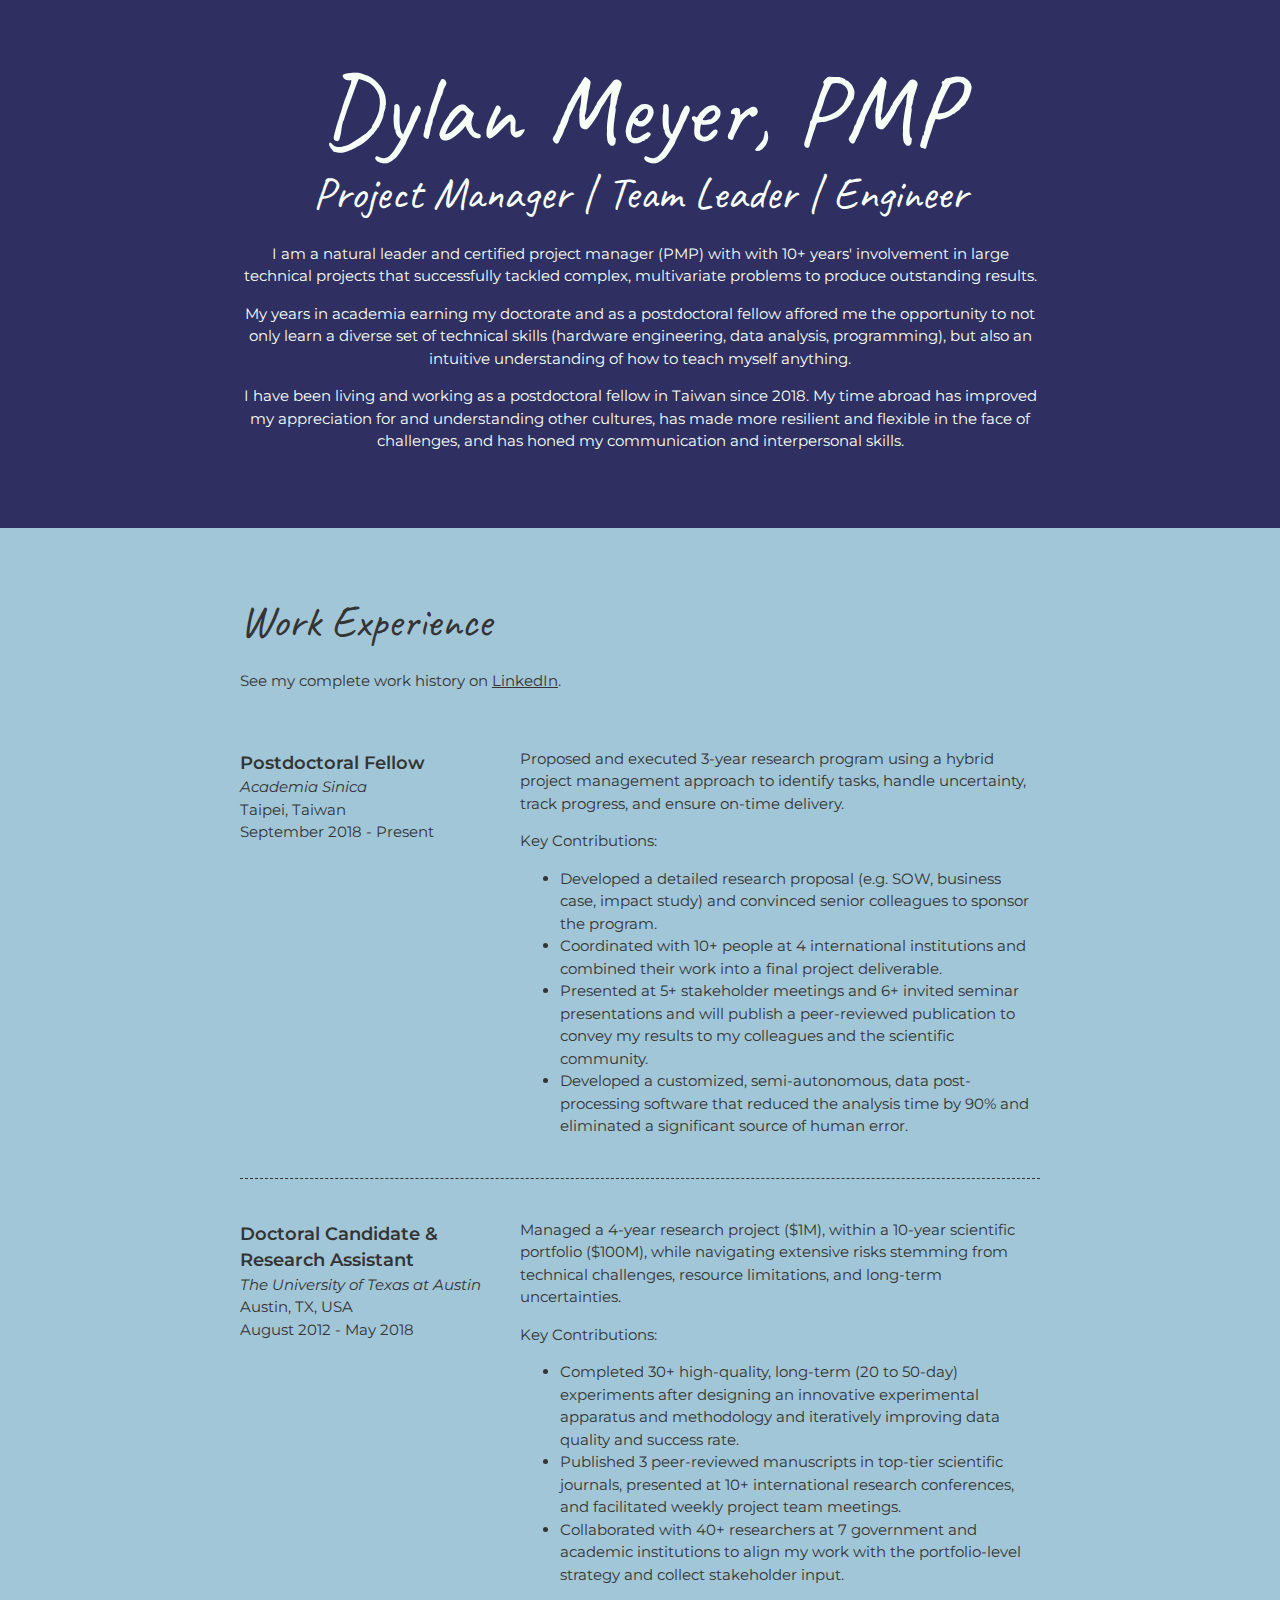
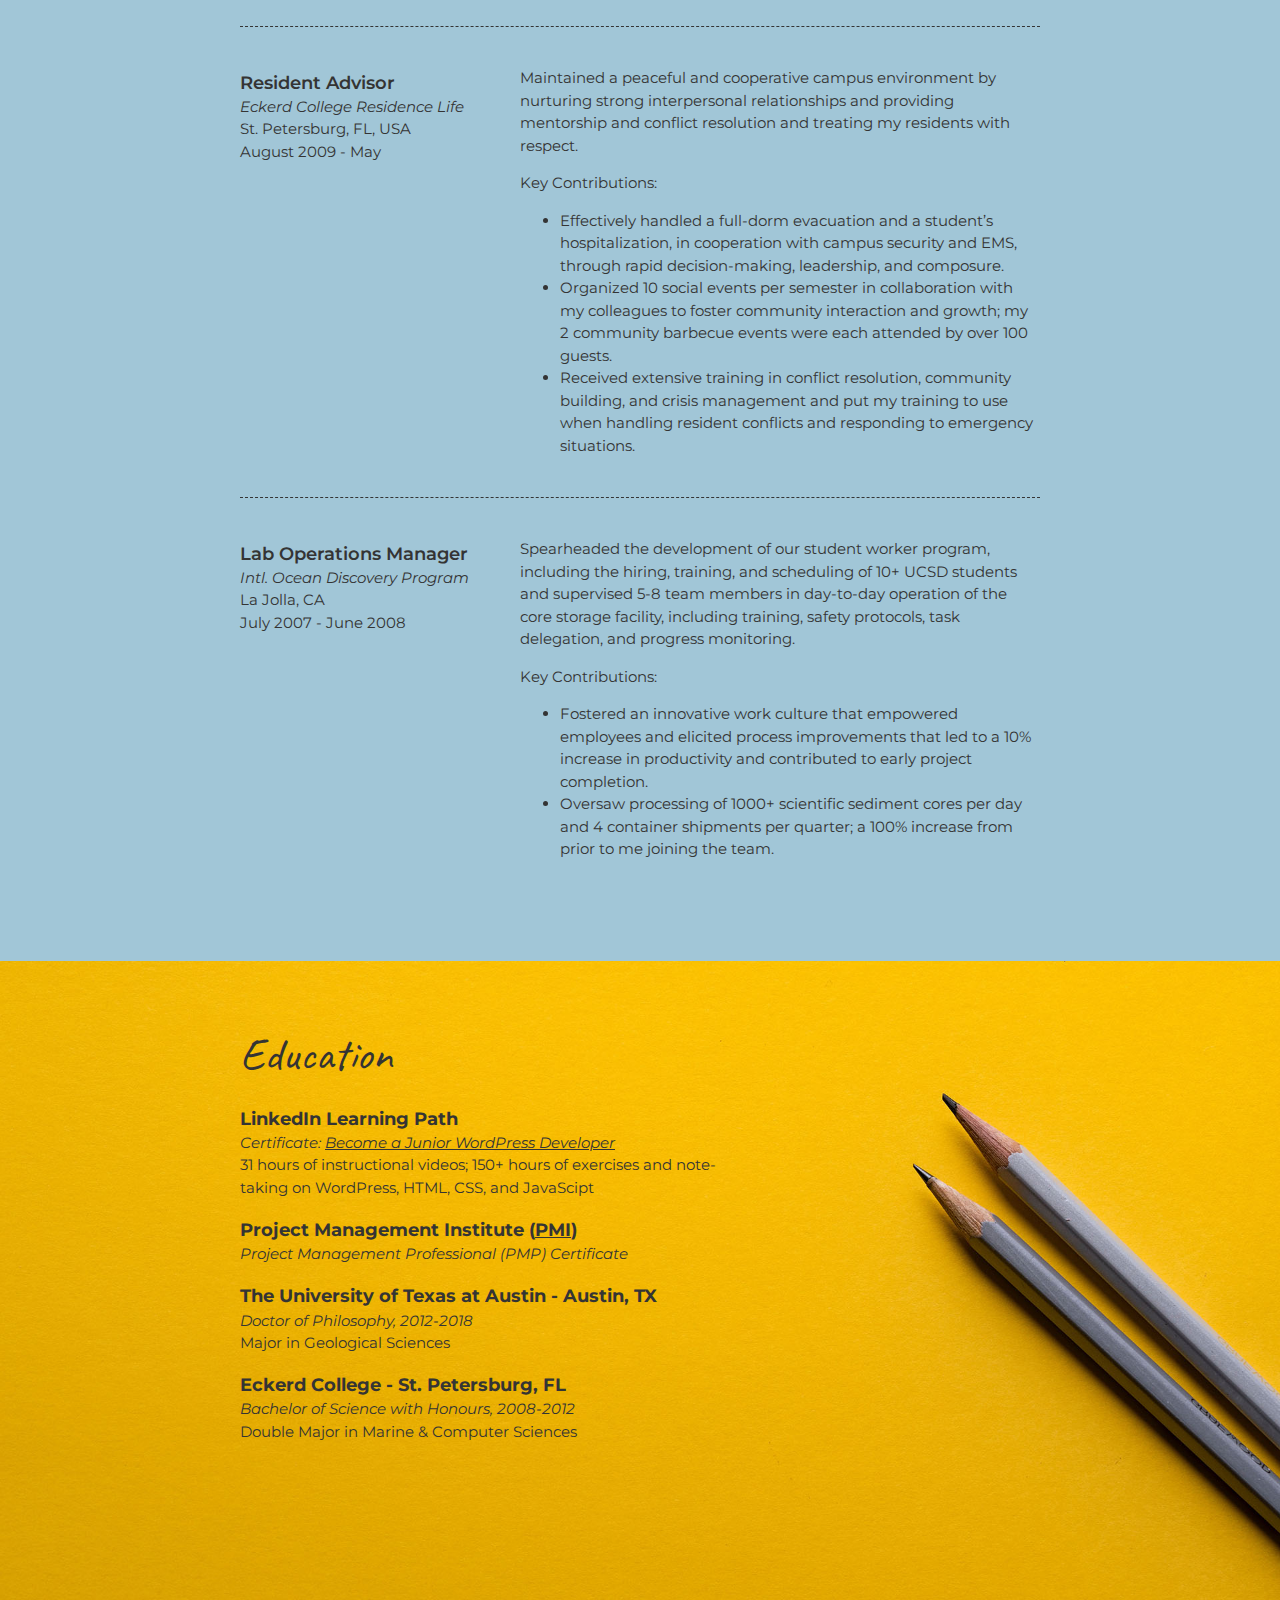
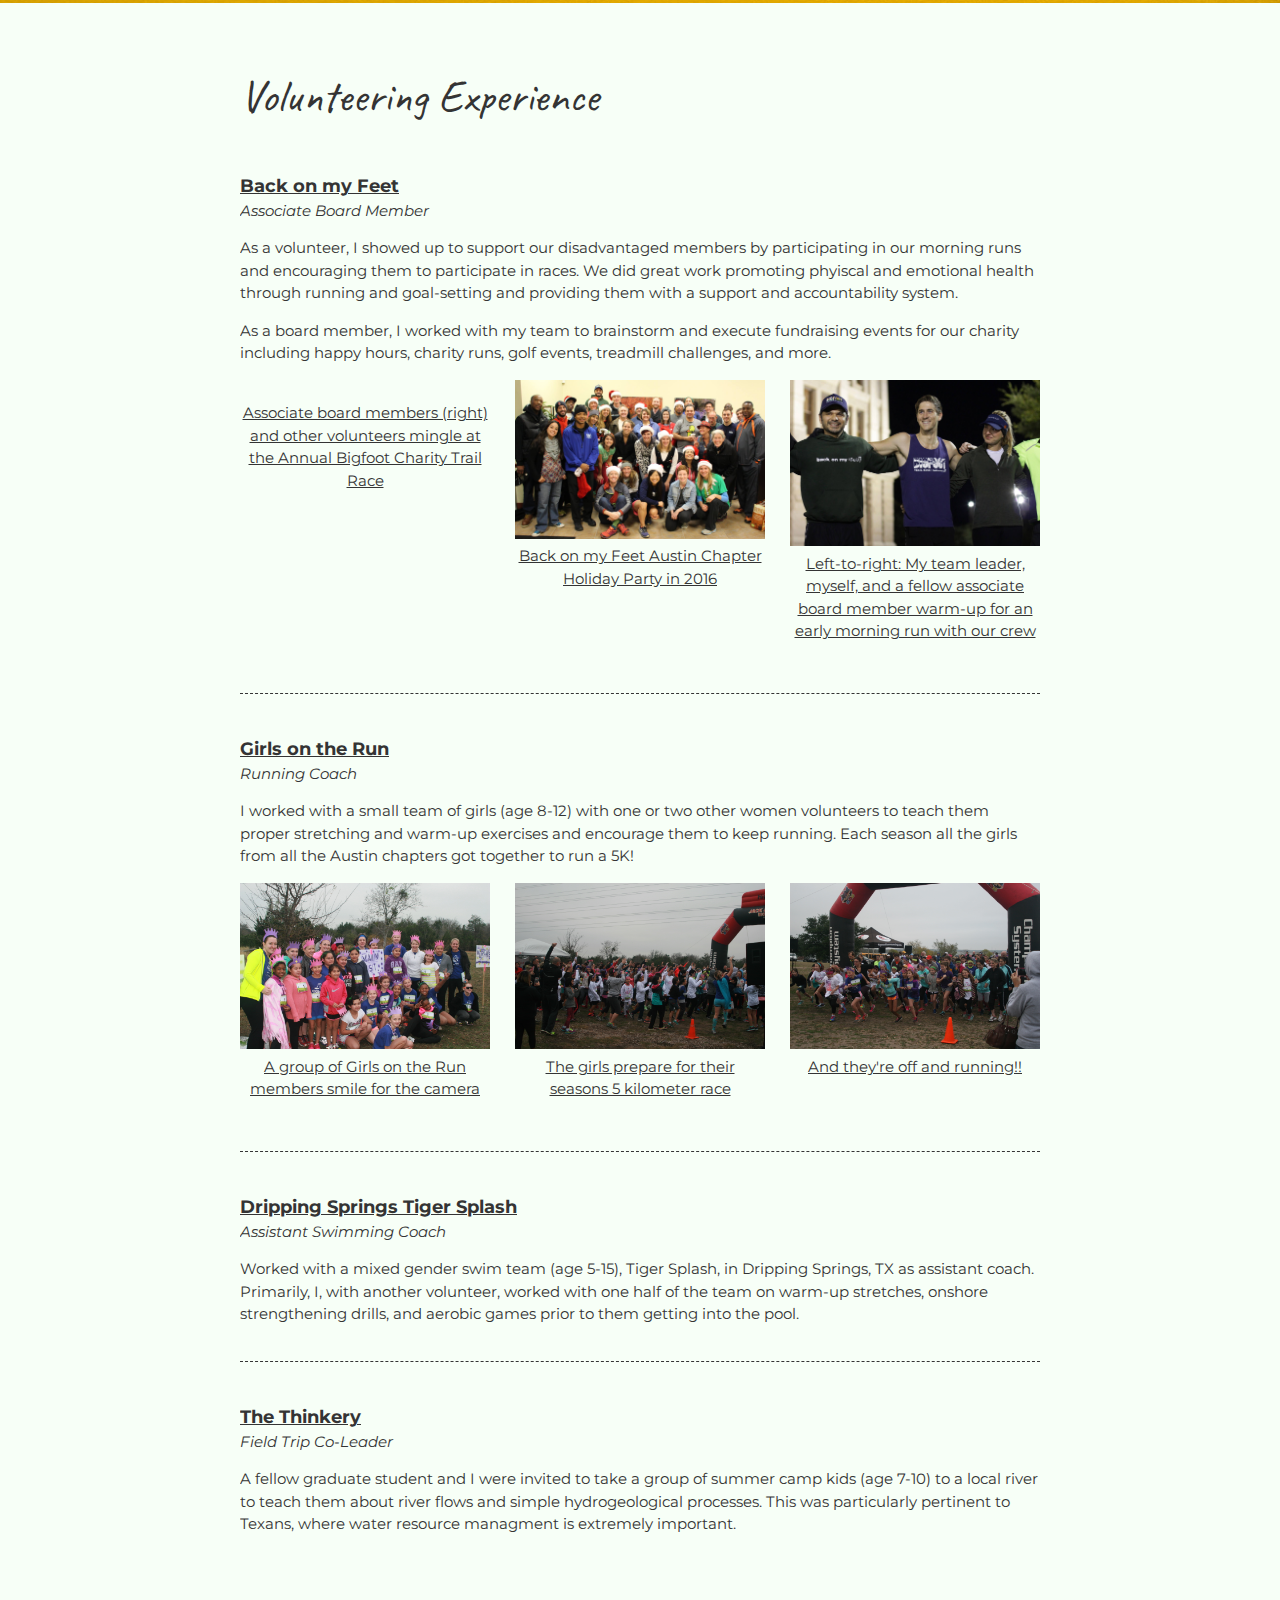
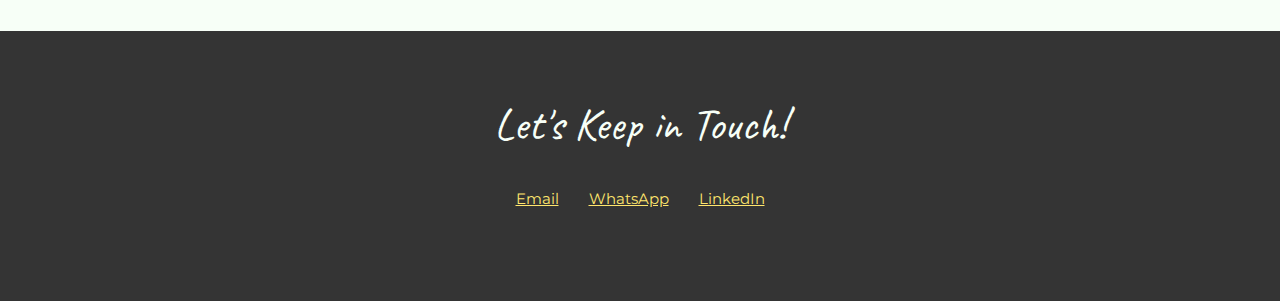
==== resume/index.html @ 048ba5e4 "Initial Commit (transferred from hello-automattic repo)." ====
<!DOCTYPE html>
<html lang="en">
  <head>
    <meta charset="UTF-8">
    <meta name="viewport" content="width=device-width, initial-scale=1.0">
    <title>Dylan Meyer - Project Manager | Team Leader | Engineer</title>
    <link rel="preconnect" href="https://fonts.gstatic.com">
    <link href="https://fonts.googleapis.com/css2?family=Caveat:wght@400;600&family=Montserrat:wght@400;600&display=swap" rel="stylesheet">
    <link rel="stylesheet" href="style.css">
  </head>
  <body>
    <main>
      <!-- ***********************  ABOUT / PROFILE  *********************** -->
      <header>
        <div class="content-wrap">
          <h1>Dylan Meyer, PMP</h1>
          <h2>Project Manager | Team Leader | Engineer</h2>
          <p>
            I am a natural leader and certified project manager (PMP) with with 10+ years' involvement in large technical projects that 
            successfully tackled complex, multivariate problems to produce outstanding results.
          </p>
          <p>
            My years in academia earning my doctorate and as a postdoctoral fellow affored me the opportunity to not only learn a diverse 
            set of technical skills (hardware engineering, data analysis, programming), but also an intuitive understanding of how to teach
            myself anything.
          </p>
          <p>
            I have been living and working as a postdoctoral fellow in Taiwan since 2018. My time abroad has improved my appreciation for
            and understanding other cultures, has made more resilient and flexible in the face of challenges, and has honed my communication
            and interpersonal skills. 
          </p>
        </div>
      </header>

      <!-- ***********************  WORK EXPERIENCE  *********************** -->
      <section class="work-experience">
        <div class="content-wrap item-details divider">
          <h2>Work Experience</h2>
          <p>See my complete work history on <a href="https://www.linkedin.com/in/dylan-w-meyer/">LinkedIn</a>.</p>

          <!-- Job 1 -->
          <section class="job-item">
            <div class="job-details">
              <h3>Postdoctoral Fellow</h3>
              <p>Academia Sinica</p>
              <p>Taipei, Taiwan</p>
              <p>September 2018 - Present</p>
            </div>

            <div class="job-summary">
              <p>
                Proposed and executed 3-year research program using a hybrid project management approach to identify tasks, handle uncertainty, 
                track progress, and ensure on-time delivery.
              </p>
              <p>
                Key Contributions:
              </p>
              <ul>
                <li>
                  Developed a detailed research proposal (e.g. SOW, business case, impact study) and convinced senior colleagues to sponsor the 
                  program.
                </li>
                <li>
                  Coordinated with 10+ people at 4 international institutions and combined their work into a final project deliverable.
                </li>
                <li>
                  Presented at 5+ stakeholder meetings and 6+ invited seminar presentations and will publish a peer-reviewed publication to convey 
                  my results to my colleagues and the scientific community.
                </li>
                <li>Developed a customized, semi-autonomous, data post-processing software that reduced the analysis time by 90% and eliminated a 
                  significant source of human error.
                </li>
              </ul>

            </div>
          </section>

          <!-- Job 2 -->
          <section class="job-item">
            <div class="job-details">
              <h3>Doctoral Candidate & Research Assistant</h3>
              <p>The University of Texas at Austin</p>
              <p>Austin, TX, USA</p>
              <p>August 2012 - May 2018</p>
            </div>

            <div class="job-summary">
              <p>
                Managed a 4-year research project ($1M), within a 10-year scientific portfolio ($100M), while navigating extensive risks stemming 
                from technical challenges, resource limitations, and long-term uncertainties.
              </p>
              <p>
                Key Contributions:
              </p>
              <ul>
                <li>
                  Completed 30+ high-quality, long-term (20 to 50-day) experiments after designing an innovative experimental apparatus and 
                  methodology and iteratively improving data quality and success rate.
                </li>
                <li>
                  Published 3 peer-reviewed manuscripts in top-tier scientific journals, presented at 10+ international research conferences, and 
                  facilitated weekly project team meetings.
                </li>
                <li>
                  Collaborated with 40+ researchers at 7 government and academic institutions to align my work with the portfolio-level strategy and 
                  collect stakeholder input.
                </li>
              </ul>
            </div>
          </section>

          <!-- Job 3 -->
          <section class="job-item">
            <div class="job-details">
              <h3>Resident Advisor</h3>
              <p>Eckerd College Residence Life</p>
              <p>St. Petersburg, FL, USA</p>
              <p>August 2009 - May</p>
            </div>

            <div class="job-summary">
              <p>
                Maintained a peaceful and cooperative campus environment by nurturing strong interpersonal relationships and providing mentorship and 
                conflict resolution and treating my residents with respect.
              </p>
              <p>
                Key Contributions:
              </p>
              <ul>
                <li>
                  Effectively handled a full-dorm evacuation and a student’s hospitalization, in cooperation with campus security and EMS, 
                  through rapid decision-making, leadership, and composure.
                </li>
                <li>
                  Organized 10 social events per semester in collaboration with my colleagues to foster community interaction and growth; my 2 
                  community barbecue events were each attended by over 100 guests.
                </li>
                <li>
                  Received extensive training in conflict resolution, community building, and crisis management and put my training to use when 
                  handling resident conflicts and responding to emergency situations.
                </li>
              </ul>
            </div>
          </section>

          <!-- Job 4 -->
          <section class="job-item">
            <div class="job-details">
              <h3>Lab Operations Manager</h3>
              <p>Intl. Ocean Discovery Program</p>
              <p>La Jolla, CA</p>
              <p>July 2007 - June 2008</p>
            </div>

            <div class="job-summary">
              <p>
                Spearheaded the development of our student worker program, including the hiring, training, and scheduling of 10+ UCSD students 
                and supervised 5-8 team members in day-to-day operation of the core storage facility, including training, safety protocols, task 
                delegation, and progress monitoring.
              </p>
              <p>
                Key Contributions:
              </p>
              <ul>
                <li>
                  Fostered an innovative work culture that empowered employees and elicited process improvements that led to a 10% increase in 
                  productivity and contributed to early project completion.
                </li>
                <li>
                  Oversaw processing of 1000+ scientific sediment cores per day and 4 container shipments per quarter; a 100% increase from prior to 
                  me joining the team.
                </li>
              </ul>
            </div>
          </section>
        </div>
      </section>

      <!-- ******************  EDUCATION & CERTIFICATIONS ****************** -->
      <section class="education">
        <div class="content-wrap item-details">
          <h2>Education</h2>

          <section>
            <h3>LinkedIn Learning Path</h3>
            <p>Certificate: <a href="https://www.linkedin.com/learning/paths/become-a-junior-wordpress-developer" target="_blank">
              Become a Junior WordPress Developer</a></p>
            <p>31 hours of instructional videos; 150+ hours of exercises and note-taking on WordPress, HTML, CSS, and JavaScipt</p>
          </section>
          
          <section>
            <h3>Project Management Institute (<a href="https://www.pmi.org" target="_blank">PMI</a>)</h3>
            <p>Project Management Professional (PMP) Certificate</p>
            <p></p>
          </section>

          <section>
            <h3>The University of Texas at Austin - Austin, TX</h3>
            <p>Doctor of Philosophy, 2012-2018</p>
            <p>Major in Geological Sciences</p>
          </section>

          <section>
            <h3>Eckerd College - St. Petersburg, FL</h3>
            <p>Bachelor of Science with Honours, 2008-2012</p>
            <p>Double Major in Marine & Computer Sciences</p>
          </section>
        </div>
      </section>

      <!-- ********************  VOLUNTEERING  ********************* -->
      <section class="volunteer">
          <div class="content-wrap divider">
            <h2>Volunteering Experience</h2>
  
            <!-- Project 1 -->
            <section class="volunteer-item">
              <h3><a href="https://backonmyfeet.org/austin/" target="_blank">Back on my Feet</a></h3>
              <p>Associate Board Member</p>
              <p>
                As a volunteer, I showed up to support our disadvantaged members by participating in our morning runs and encouraging them to participate
                in races. We did great work promoting phyiscal and emotional health through running and goal-setting and providing them with a support and 
                accountability system.
              </p>
              <p>
                As a board member, I worked with my team to brainstorm and execute fundraising events for our charity including happy hours, charity
                runs, golf events, treadmill challenges, and more.
              </p>
              <ul class="image-list">
                <li>
                  <a href="images/bomf1.jpg" target="_blank">
                    <img src="images/bomf1.jpg" alt="">
                    <p class="caption">Associate board members (right) and other volunteers mingle at the Annual Bigfoot Charity Trail Race</p>
                  </a>
                </li>
                <li>
                  <a href="images/bomf2.jpeg" target="_blank">
                    <img src="images/bomf2.jpeg" alt="">
                    <p class="caption">Back on my Feet Austin Chapter Holiday Party in 2016</p>
                  </a>
                </li>
                <li>
                  <a href="images/bomf3.jpeg" target="_blank">
                    <img src="images/bomf3.jpeg" alt="">
                    <p class="caption">Left-to-right: My team leader, myself, and a fellow associate board member warm-up for an early morning run with our crew</p>
                  </a>
                </li>
              </ul>
            </section>
  
            <!-- Project 2 -->
            <section class="volunteer-item">
              <h3><a href="https://www.gotraustin.org/" target="_blank">Girls on the Run</a></h3>
              <p>Running Coach</p>
              <p>
                I worked with a small team of girls (age 8-12) with one or two other women volunteers to teach them proper stretching and warm-up exercises and
                encourage them to keep running. Each season all the girls from all the Austin chapters got together to run a 5K!
              </p>
              <ul class="image-list">
                <li>
                  <a href="images/gotr1.jpg" target="_blank">
                    <img src="images/gotr1.jpg" alt="">
                    <p class="caption">A group of Girls on the Run members smile for the camera</p>
                  </a>
                </li>
                <li>
                  <a href="images/gotr2.jpg" target="_blank">
                    <img src="images/gotr2.jpg" alt="">
                    <p class="caption">The girls prepare for their seasons 5 kilometer race</p>
                  </a>
                </li>
                <li>
                  <a href="images/gotr3.jpg" target="_blank">
                    <img src="images/gotr3.jpg" alt="">
                    <p class="caption">And they're off and running!!</p>
                  </a>
                </li>
              </ul>
            </section>
  
            <!-- Project 3 -->
            <section class="volunteer-item">
              <h3><a href="https://tigersplashswim.swimtopia.com/" target="_blank">Dripping Springs Tiger Splash</a></h3>
              <p>Assistant Swimming Coach</p>
              <p>
                Worked with a mixed gender swim team (age 5-15), Tiger Splash, in Dripping Springs, TX as assistant coach. Primarily, I, with 
                another volunteer, worked with one half of the team on warm-up stretches, onshore strengthening drills, and aerobic games prior
                to them getting into the pool.
              </p>
            </section>
            
            <!-- Project 4 -->
            <section class="volunteer-item">
              <h3><a href="https://thinkeryaustin.org/" target="_blank">The Thinkery</a></h3>
              <p> Field Trip Co-Leader</p>
              <p>
                A fellow graduate student and I were invited to take a group of summer camp kids (age 7-10) to a local river to teach them about
                river flows and simple hydrogeological processes. This was particularly pertinent to Texans, where water resource managment is 
                extremely important.
              </p>
            </section>
          </div>
        </section>

      <!-- *****************  CONTACT INFO / SOCIAL MEDIA  ***************** -->
      <footer>
        <div class="content-wrap">
          <h2>Let's Keep in Touch!</h2>

          <!-- Social media and contact links. Add or remove any networks. -->
          <ul class="contact-list">
            <li><a href="mailto:meyerdw3@gmail.com">Email</a></li>
            <li><a href="https://api.whatsapp.com/send?phone=8860905799914" target="_blank">WhatsApp</a></li>
            <li><a href="https://www.linkedin.com/in/dylan-w-meyer/" target="_blank">LinkedIn</a></li>
          </ul>
        </div>
      </footer>
    </main>
  </body>
</html>
---- resume/style.css ----
/*
* COLOR PALETTE
* #F7FFF7 - almost white
* #343434 - dark gray, almost black
* #2F3061 - dark blue
* #FFE66D - yellow
* #A1C6D7 - light blue
*/

/* Global Styles
---------------------------------*/
html {
  box-sizing: border-box;
}

*,
*:before,
*:after {
  box-sizing: inherit;
}

body {
  color: #343434;
  margin: 0;
  padding: 0;
  font-family: "Montserrat", sans-serif;
  font-size: 15px;
  line-height: 1.5;
}

img {
  width: 250px;
}

a {
  color: #343434;
}

/* Keep in mind, the hover pseudo-class has no functionality on touchscreen devices */
a:hover {
  text-decoration: none; /* removes the line from beneath the link */
}

h1 {
  font-size: 100px;
  line-height: 1;
}

h2 {
  font-size: 45px;
}

h1,
h2 {
  margin: 0;
  font-family: "Caveat", cursive;
  font-weight: 400;
}

h3 {
  margin-bottom: 0;
}

.item-details h3 + p {
  font-style: italic;
}
.item-details h3 ~ p {
  margin: 0;
}

.content-wrap {
  max-width: 800px;
  width: 85%;
  margin: 0 auto;
  padding: 60px 0;
}

.divider > section {
  border-bottom: 1px dashed #343434;
  padding: 25px 0;
}

.divider > section:last-of-type {
  border-bottom: none;
}

/* Profile
---------------------------------*/
header {
  background: #2f3061;
  color: #f7fff7;
}

/* Work Experience
---------------------------------*/
.work-experience {
  background: #a1c6d7;
}

.work-experience h3 {
  font-weight: 600;
}

/* Education
---------------------------------*/
.education {
  background-image: url(images/edu-background.jpg);
  background-size: cover;
  background-position: top right;
  padding-bottom: 100px;
}

.education p {
  width: 60%;
}

/* Volunteering
---------------------------------*/
.volunteer {
  background: #f7fff7;
}

.volunteer-item {
  overflow: hidden;
}

.volunteer-item p {
  margin-bottom: 10px;
}

.volunteer-item h3 + p {
  margin: 0;
  font-style: italic;
}

.image-list {
  list-style-type: none;
  padding: 0;
  display: flex;
  flex-wrap: wrap;
  justify-content: space-between;
}

.caption {
  width: 250px;
  margin: 0px;
  text-align: center;
}

/* Contact Info
---------------------------------*/
footer {
  background: #343434;
  color: #f7fff7;
}

.contact-list {
  list-style-type: none;
  padding: 0;
}

.contact-list a {
  padding: 15px;
  display: inline-block;
  color: #ffe66d;
}

/* Responsive Styles
---------------------------------*/
@media screen and (min-width: 890px) {
  .job-item {
    display: grid;
    grid-template-columns: 1fr 2fr;
    column-gap: 20px;
  }

  header,
  footer {
    text-align: center;
  }

  .contact-list {
    display: flex;
    justify-content: center;
  }
}

@media screen and (max-width: 889px) {
  h1 {
    font-size: 75px;
    line-height: 0.9;
    margin-bottom: 20px;
  }

  h2 {
    line-height: 1;
  }

  .contact-list a {
    padding: 5px;
  }

  .image-list {
    flex-direction: column;
    align-items: center;
  }
}
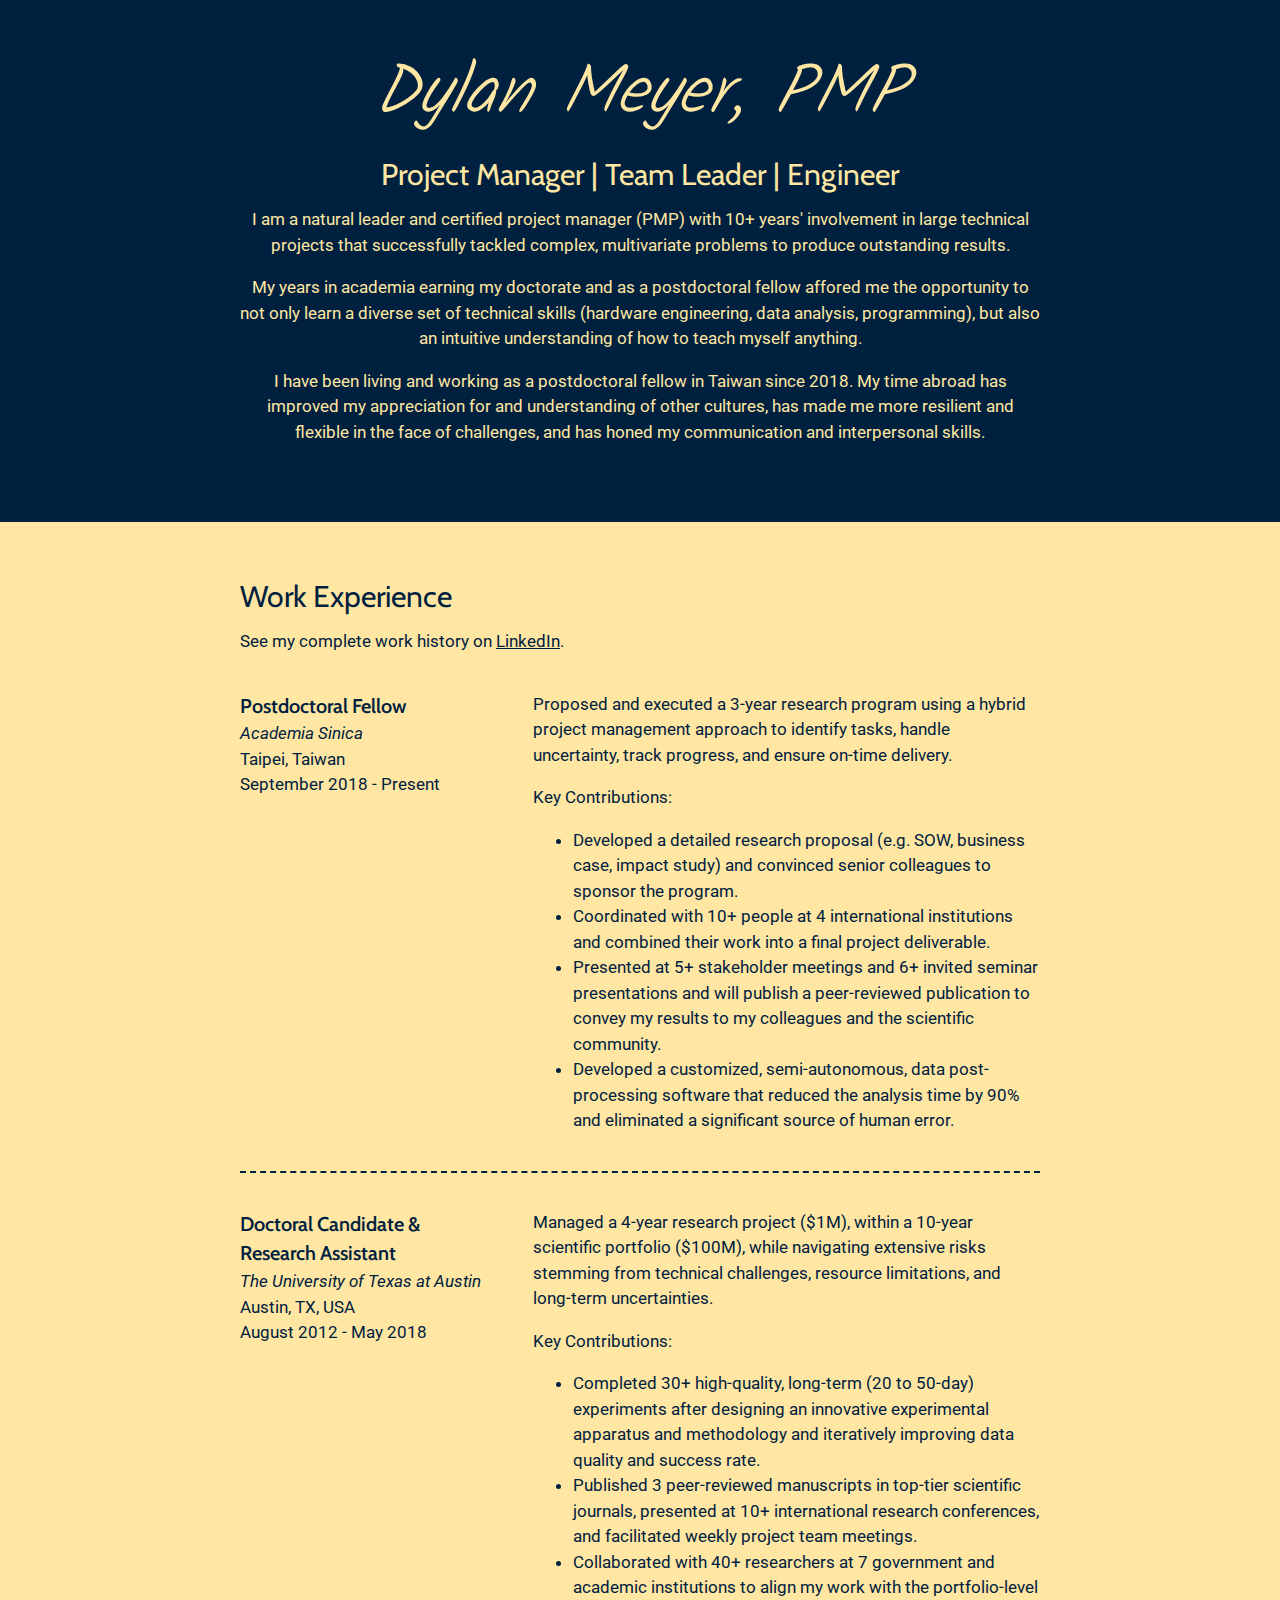
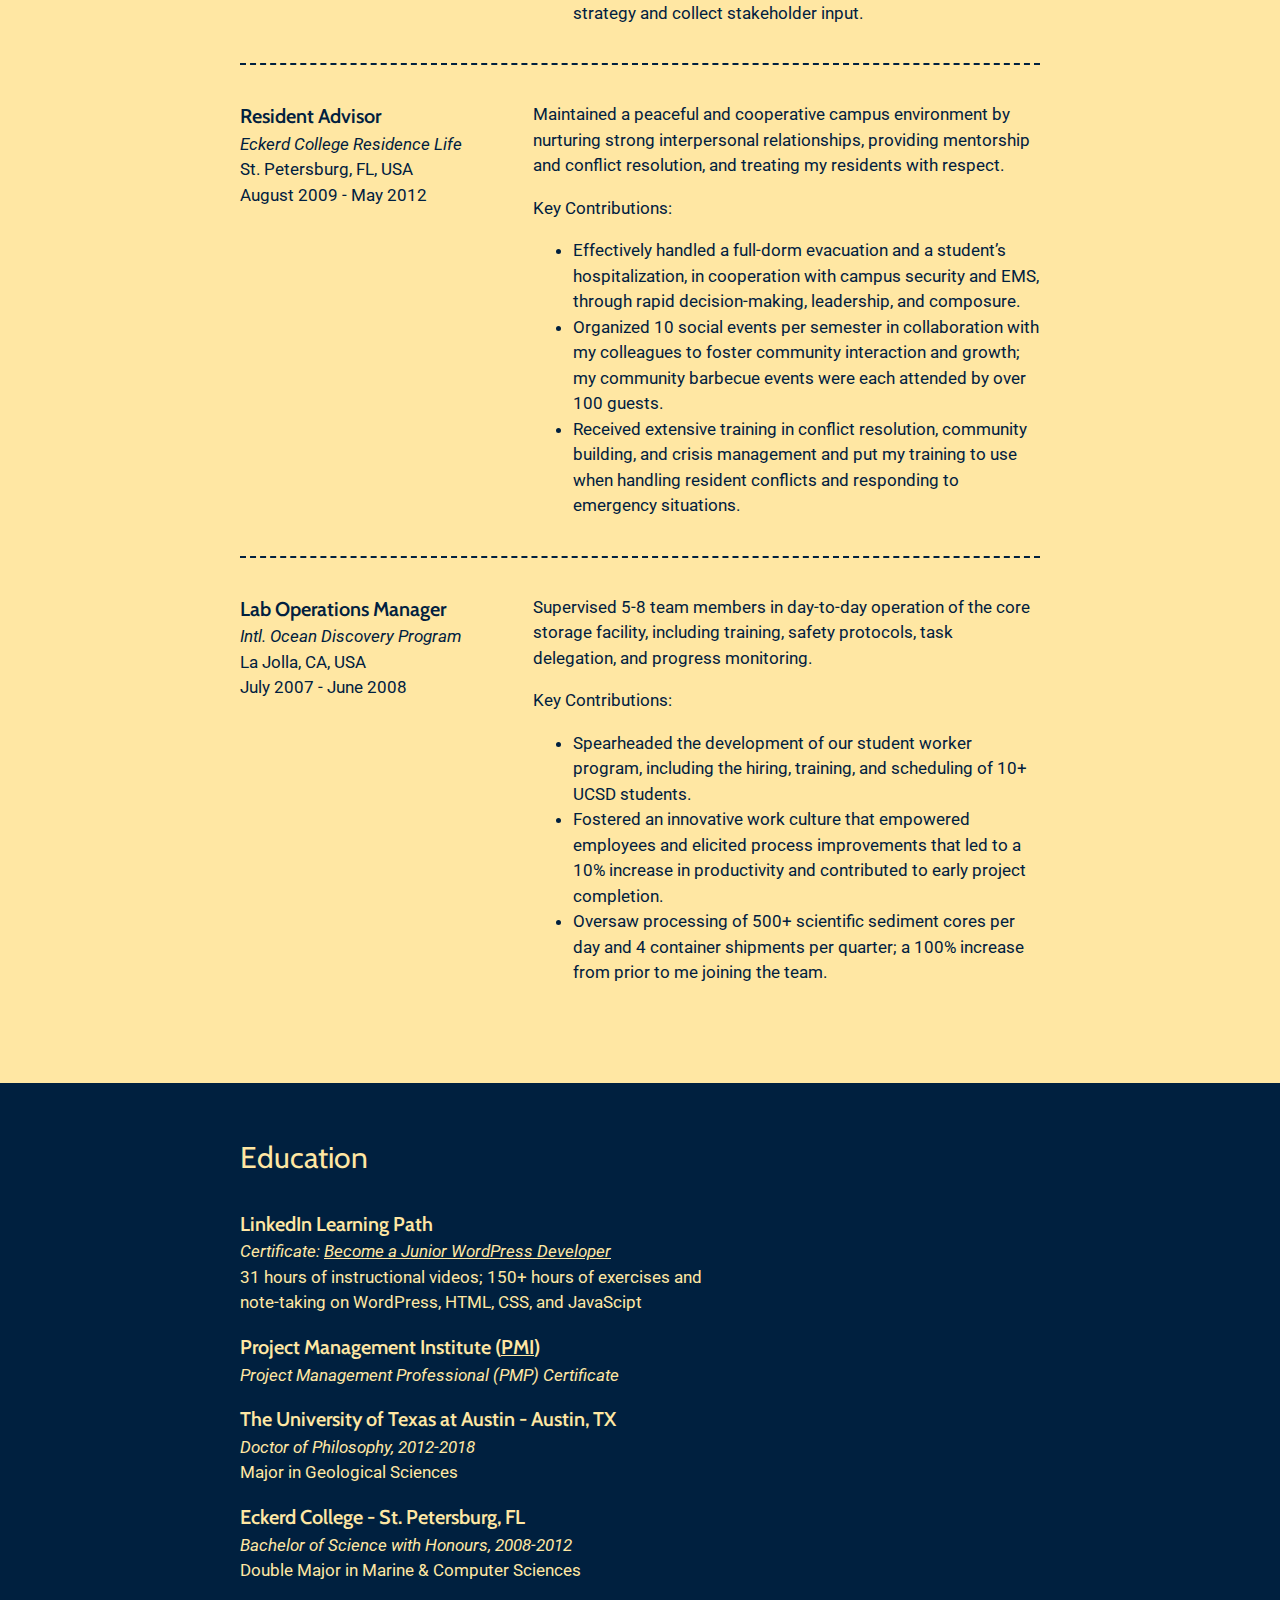
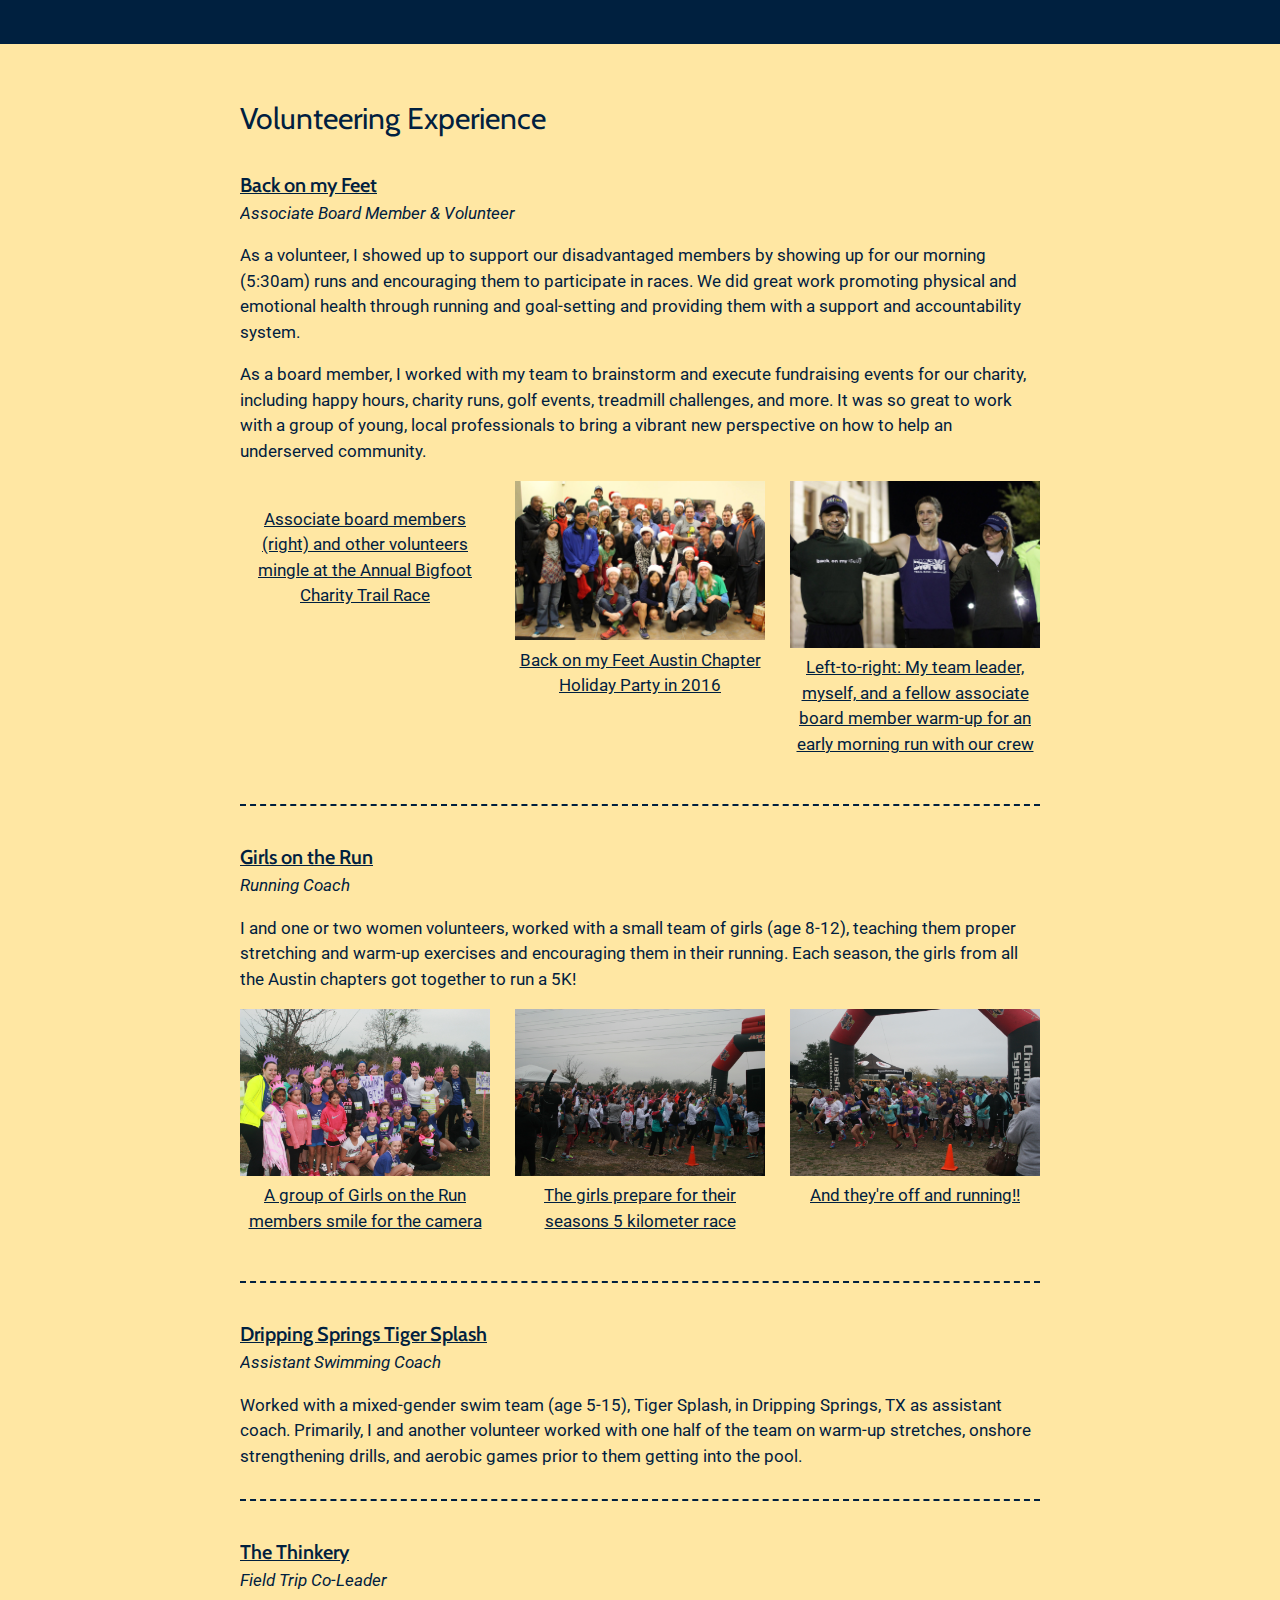
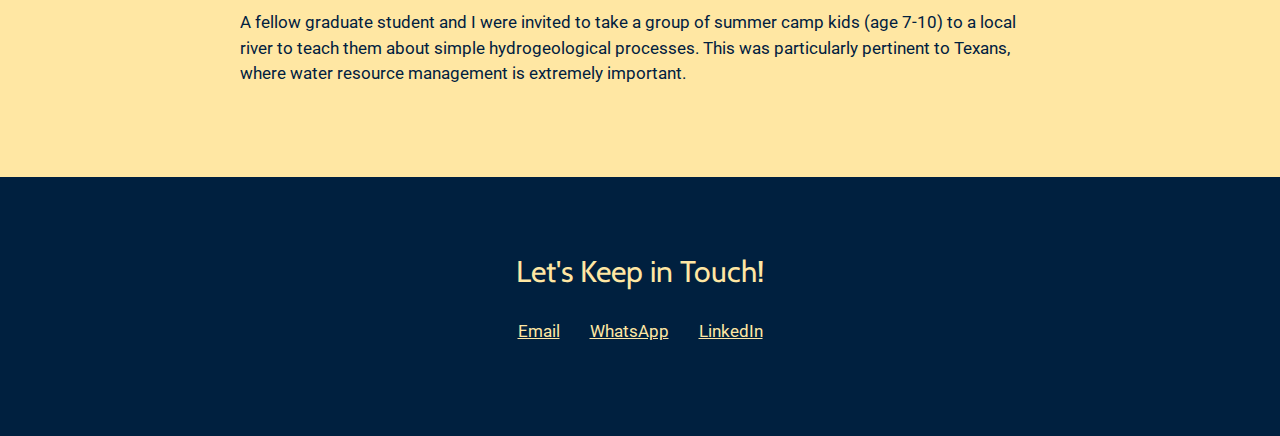
==== commit 3adee052: "Committing final version of website for publication on GitHub Pages." ====
--- a/resume/index.html
+++ b/resume/index.html
@@ -4,9 +4,9 @@
     <meta charset="UTF-8">
     <meta name="viewport" content="width=device-width, initial-scale=1.0">
     <title>Dylan Meyer - Project Manager | Team Leader | Engineer</title>
+    <link rel="stylesheet" href="style.css">
     <link rel="preconnect" href="https://fonts.gstatic.com">
-    <link href="https://fonts.googleapis.com/css2?family=Caveat:wght@400;600&family=Montserrat:wght@400;600&display=swap" rel="stylesheet">
-    <link rel="stylesheet" href="style.css">
+    <link href="https://fonts.googleapis.com/css2?family=Cabin:wght@400;600&family=Kalam:wght@300&family=Roboto:wght@400;500&display=swap" rel="stylesheet">
   </head>
   <body>
     <main>
@@ -16,7 +16,7 @@
           <h1>Dylan Meyer, PMP</h1>
           <h2>Project Manager | Team Leader | Engineer</h2>
           <p>
-            I am a natural leader and certified project manager (PMP) with with 10+ years' involvement in large technical projects that 
+            I am a natural leader and certified project manager (PMP) with 10+ years' involvement in large technical projects that 
             successfully tackled complex, multivariate problems to produce outstanding results.
           </p>
           <p>
@@ -26,7 +26,7 @@
           </p>
           <p>
             I have been living and working as a postdoctoral fellow in Taiwan since 2018. My time abroad has improved my appreciation for
-            and understanding other cultures, has made more resilient and flexible in the face of challenges, and has honed my communication
+            and understanding of other cultures, has made me more resilient and flexible in the face of challenges, and has honed my communication
             and interpersonal skills. 
           </p>
         </div>
@@ -49,7 +49,7 @@
 
             <div class="job-summary">
               <p>
-                Proposed and executed 3-year research program using a hybrid project management approach to identify tasks, handle uncertainty, 
+                Proposed and executed a 3-year research program using a hybrid project management approach to identify tasks, handle uncertainty, 
                 track progress, and ensure on-time delivery.
               </p>
               <p>
@@ -115,13 +115,13 @@
               <h3>Resident Advisor</h3>
               <p>Eckerd College Residence Life</p>
               <p>St. Petersburg, FL, USA</p>
-              <p>August 2009 - May</p>
+              <p>August 2009 - May 2012</p>
             </div>
 
             <div class="job-summary">
               <p>
-                Maintained a peaceful and cooperative campus environment by nurturing strong interpersonal relationships and providing mentorship and 
-                conflict resolution and treating my residents with respect.
+                Maintained a peaceful and cooperative campus environment by nurturing strong interpersonal relationships, providing mentorship and 
+                conflict resolution, and treating my residents with respect.
               </p>
               <p>
                 Key Contributions:
@@ -132,7 +132,7 @@
                   through rapid decision-making, leadership, and composure.
                 </li>
                 <li>
-                  Organized 10 social events per semester in collaboration with my colleagues to foster community interaction and growth; my 2 
+                  Organized 10 social events per semester in collaboration with my colleagues to foster community interaction and growth; my 
                   community barbecue events were each attended by over 100 guests.
                 </li>
                 <li>
@@ -148,26 +148,28 @@
             <div class="job-details">
               <h3>Lab Operations Manager</h3>
               <p>Intl. Ocean Discovery Program</p>
-              <p>La Jolla, CA</p>
+              <p>La Jolla, CA, USA</p>
               <p>July 2007 - June 2008</p>
             </div>
 
             <div class="job-summary">
-              <p>
-                Spearheaded the development of our student worker program, including the hiring, training, and scheduling of 10+ UCSD students 
-                and supervised 5-8 team members in day-to-day operation of the core storage facility, including training, safety protocols, task 
+              <p> 
+                Supervised 5-8 team members in day-to-day operation of the core storage facility, including training, safety protocols, task 
                 delegation, and progress monitoring.
               </p>
               <p>
                 Key Contributions:
               </p>
               <ul>
+                <li>
+                  Spearheaded the development of our student worker program, including the hiring, training, and scheduling of 10+ UCSD students.
+                </li>
                 <li>
                   Fostered an innovative work culture that empowered employees and elicited process improvements that led to a 10% increase in 
                   productivity and contributed to early project completion.
                 </li>
                 <li>
-                  Oversaw processing of 1000+ scientific sediment cores per day and 4 container shipments per quarter; a 100% increase from prior to 
+                  Oversaw processing of 500+ scientific sediment cores per day and 4 container shipments per quarter; a 100% increase from prior to 
                   me joining the team.
                 </li>
               </ul>
@@ -216,15 +218,16 @@
             <!-- Project 1 -->
             <section class="volunteer-item">
               <h3><a href="https://backonmyfeet.org/austin/" target="_blank">Back on my Feet</a></h3>
-              <p>Associate Board Member</p>
-              <p>
-                As a volunteer, I showed up to support our disadvantaged members by participating in our morning runs and encouraging them to participate
-                in races. We did great work promoting phyiscal and emotional health through running and goal-setting and providing them with a support and 
+              <p>Associate Board Member & Volunteer</p>
+              <p>
+                As a volunteer, I showed up to support our disadvantaged members by showing up for our morning (5:30am) runs and encouraging them to participate
+                in races. We did great work promoting physical and emotional health through running and goal-setting and providing them with a support and 
                 accountability system.
               </p>
               <p>
-                As a board member, I worked with my team to brainstorm and execute fundraising events for our charity including happy hours, charity
-                runs, golf events, treadmill challenges, and more.
+                As a board member, I worked with my team to brainstorm and execute fundraising events for our charity, including happy hours, charity
+                runs, golf events, treadmill challenges, and more. It was so great to work with a group of young, local professionals to bring a vibrant
+                new perspective on how to help an underserved community.
               </p>
               <ul class="image-list">
                 <li>
@@ -253,8 +256,8 @@
               <h3><a href="https://www.gotraustin.org/" target="_blank">Girls on the Run</a></h3>
               <p>Running Coach</p>
               <p>
-                I worked with a small team of girls (age 8-12) with one or two other women volunteers to teach them proper stretching and warm-up exercises and
-                encourage them to keep running. Each season all the girls from all the Austin chapters got together to run a 5K!
+                I and one or two women volunteers, worked with a small team of girls (age 8-12), teaching them proper stretching and warm-up exercises 
+                and encouraging them in their running. Each season, the girls from all the Austin chapters got together to run a 5K!
               </p>
               <ul class="image-list">
                 <li>
@@ -283,8 +286,8 @@
               <h3><a href="https://tigersplashswim.swimtopia.com/" target="_blank">Dripping Springs Tiger Splash</a></h3>
               <p>Assistant Swimming Coach</p>
               <p>
-                Worked with a mixed gender swim team (age 5-15), Tiger Splash, in Dripping Springs, TX as assistant coach. Primarily, I, with 
-                another volunteer, worked with one half of the team on warm-up stretches, onshore strengthening drills, and aerobic games prior
+                Worked with a mixed-gender swim team (age 5-15), Tiger Splash, in Dripping Springs, TX as assistant coach. Primarily, I and  
+                another volunteer worked with one half of the team on warm-up stretches, onshore strengthening drills, and aerobic games prior
                 to them getting into the pool.
               </p>
             </section>
@@ -295,8 +298,7 @@
               <p> Field Trip Co-Leader</p>
               <p>
                 A fellow graduate student and I were invited to take a group of summer camp kids (age 7-10) to a local river to teach them about
-                river flows and simple hydrogeological processes. This was particularly pertinent to Texans, where water resource managment is 
-                extremely important.
+                simple hydrogeological processes. This was particularly pertinent to Texans, where water resource management is extremely important.
               </p>
             </section>
           </div>
--- a/resume/style.css
+++ b/resume/style.css
@@ -1,30 +1,26 @@
-/*
-* COLOR PALETTE
-* #F7FFF7 - almost white
-* #343434 - dark gray, almost black
-* #2F3061 - dark blue
-* #FFE66D - yellow
-* #A1C6D7 - light blue
-*/
-
 /* Global Styles
 ---------------------------------*/
+:root {
+  /* Colors */
+  --light: #ffe7a3;
+  --dark: #00203fff;
+
+  /* Fonts */
+  --body-font: "Roboto", sans-serif;
+  --header-font: "Cabin", sans-serif;
+  --title-font: "Kalam", cursive;
+}
+
 html {
   box-sizing: border-box;
 }
 
-*,
-*:before,
-*:after {
-  box-sizing: inherit;
-}
-
 body {
-  color: #343434;
+  color: var(--dark);
   margin: 0;
   padding: 0;
-  font-family: "Montserrat", sans-serif;
-  font-size: 15px;
+  font-family: var(--body-font);
+  font-size: 17px;
   line-height: 1.5;
 }
 
@@ -33,32 +29,35 @@
 }
 
 a {
-  color: #343434;
-}
-
-/* Keep in mind, the hover pseudo-class has no functionality on touchscreen devices */
+  color: var(--dark);
+}
+
 a:hover {
-  text-decoration: none; /* removes the line from beneath the link */
+  text-decoration: none;
 }
 
 h1 {
-  font-size: 100px;
+  font-size: 70px;
+  font-family: var(--title-font);
+  font-style: italic;
+  font-weight: 300;
   line-height: 1;
+  margin: 0 0 30px 0;
 }
 
 h2 {
-  font-size: 45px;
-}
-
-h1,
-h2 {
-  margin: 0;
-  font-family: "Caveat", cursive;
-  font-weight: 400;
+  margin: 0;
+  font-size: 30px;
+  font-family: var(--header-font);
+  font-weight: 300;
+  line-height: 1;
 }
 
 h3 {
+  font-family: var(--header-font);
+  font-weight: 600;
   margin-bottom: 0;
+  margin-top: 17px;
 }
 
 .item-details h3 + p {
@@ -76,8 +75,8 @@
 }
 
 .divider > section {
-  border-bottom: 1px dashed #343434;
-  padding: 25px 0;
+  border-bottom: 2px dashed var(--dark);
+  padding: 20px 0;
 }
 
 .divider > section:last-of-type {
@@ -87,37 +86,47 @@
 /* Profile
 ---------------------------------*/
 header {
-  background: #2f3061;
-  color: #f7fff7;
+  background: var(--dark);
+  color: var(--light);
 }
 
 /* Work Experience
 ---------------------------------*/
 .work-experience {
-  background: #a1c6d7;
+  background: var(--light);
 }
 
 .work-experience h3 {
   font-weight: 600;
 }
 
+.work-experience div h2 + p {
+  margin-bottom: 0;
+}
+
 /* Education
 ---------------------------------*/
 .education {
-  background-image: url(images/edu-background.jpg);
-  background-size: cover;
-  background-position: top right;
-  padding-bottom: 100px;
+  background-color: var(--dark);
+  color: var(--light);
 }
 
 .education p {
   width: 60%;
 }
 
+.education a {
+  color: var(--light);
+}
+
+.education .content-wrap h2 {
+  padding-bottom: 20px;
+}
+
 /* Volunteering
 ---------------------------------*/
 .volunteer {
-  background: #f7fff7;
+  background: var(--light);
 }
 
 .volunteer-item {
@@ -126,6 +135,10 @@
 
 .volunteer-item p {
   margin-bottom: 10px;
+}
+
+.volunteer .content-wrap h2 {
+  padding-bottom: 0;
 }
 
 .volunteer-item h3 + p {
@@ -150,8 +163,12 @@
 /* Contact Info
 ---------------------------------*/
 footer {
-  background: #343434;
-  color: #f7fff7;
+  background: var(--dark);
+  color: var(--light);
+}
+
+footer h2 {
+  margin-top: 20px;
 }
 
 .contact-list {
@@ -162,16 +179,16 @@
 .contact-list a {
   padding: 15px;
   display: inline-block;
-  color: #ffe66d;
+  color: var(--light);
 }
 
 /* Responsive Styles
 ---------------------------------*/
-@media screen and (min-width: 890px) {
+@media screen and (min-width: 920px) {
   .job-item {
     display: grid;
     grid-template-columns: 1fr 2fr;
-    column-gap: 20px;
+    column-gap: 40px;
   }
 
   header,
@@ -185,7 +202,7 @@
   }
 }
 
-@media screen and (max-width: 889px) {
+@media screen and (max-width: 919px) {
   h1 {
     font-size: 75px;
     line-height: 0.9;
